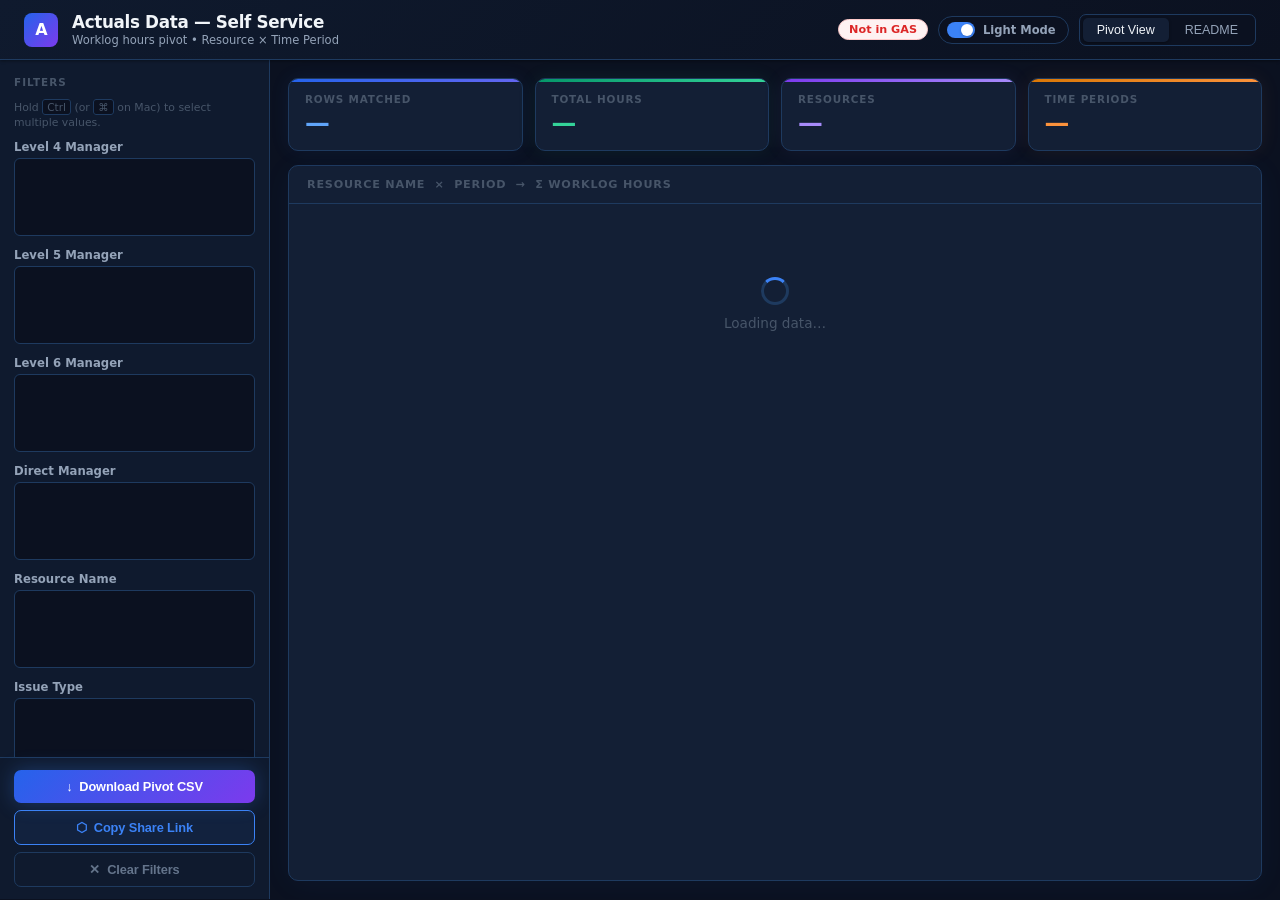
==== apps-script/index.html @ 55eca4b4 "Add apps-script source files to repo Co-Authored-By: Claude Sonnet 4.6 <noreply@anthropic.com>" ====
<!DOCTYPE html>
<html lang="en" data-theme="dark">
<head>
    <meta charset="UTF-8">
    <meta name="viewport" content="width=device-width, initial-scale=1.0">
    <title>Actuals Data - Self Service</title>
    <style>
        /* ── CSS Variables ─────────────────────────────────────────── */
        :root {
            --bg:           #f8fafc;
            --bg-card:      #ffffff;
            --bg-sidebar:   #ffffff;
            --bg-input:     #f1f5f9;
            --bg-header:    #ffffff;
            --bg-table-hd:  #f8fafc;
            --bg-total:     #f1f5f9;
            --bg-sticky:    #ffffff;
            --border:       #e2e8f0;
            --border-input: #cbd5e1;
            --text:         #0f172a;
            --text-2:       #475569;
            --text-3:       #94a3b8;
            --text-th:      #64748b;
            --text-td:      #334155;
            --accent:       #2563eb;
            --accent-light: #eff6ff;
            --accent-2:     #7c3aed;
            --stat-blue:    #2563eb;
            --stat-green:   #059669;
            --stat-purple:  #7c3aed;
            --stat-orange:  #d97706;
            --zero:         #e2e8f0;
            --hover-row:    rgba(37,99,235,0.04);
            --shadow:       0 1px 3px rgba(0,0,0,0.08), 0 1px 2px rgba(0,0,0,0.04);
            --shadow-lg:    0 4px 16px rgba(0,0,0,0.08);
            --btn-ghost-bg: #f1f5f9;
            --btn-ghost-c:  #475569;
            --scrollbar:    #cbd5e1;
        }

        [data-theme="dark"] {
            --bg:           #0b1120;
            --bg-card:      #131f35;
            --bg-sidebar:   #0f1a2e;
            --bg-input:     #0b1120;
            --bg-header:    #0f1a2e;
            --bg-table-hd:  #090e1c;
            --bg-total:     #090e1c;
            --bg-sticky:    #131f35;
            --border:       #1e3a5f;
            --border-input: #1e3a5f;
            --text:         #f1f5f9;
            --text-2:       #94a3b8;
            --text-3:       #475569;
            --text-th:      #60a5fa;
            --text-td:      #cbd5e1;
            --accent:       #3b82f6;
            --accent-light: rgba(59,130,246,0.08);
            --accent-2:     #8b5cf6;
            --stat-blue:    #60a5fa;
            --stat-green:   #34d399;
            --stat-purple:  #a78bfa;
            --stat-orange:  #fb923c;
            --zero:         #1e3a5f;
            --hover-row:    rgba(59,130,246,0.07);
            --shadow:       0 1px 3px rgba(0,0,0,0.4);
            --shadow-lg:    0 4px 24px rgba(0,0,0,0.5);
            --btn-ghost-bg: #0f1a2e;
            --btn-ghost-c:  #64748b;
            --scrollbar:    #1e3a5f;
        }

        /* ── Reset & Base ───────────────────────────────────────────── */
        * { box-sizing: border-box; margin: 0; padding: 0; }

        body {
            font-family: 'Segoe UI', system-ui, -apple-system, sans-serif;
            background: var(--bg);
            color: var(--text);
            min-height: 100vh;
            transition: background 0.25s, color 0.25s;
        }

        /* ── Header ─────────────────────────────────────────────────── */
        header {
            background: var(--bg-header);
            border-bottom: 1px solid var(--border);
            padding: 12px 24px;
            display: flex;
            align-items: center;
            gap: 14px;
            box-shadow: var(--shadow);
            position: relative;
            z-index: 10;
        }

        .header-logo {
            width: 34px; height: 34px;
            background: linear-gradient(135deg, #2563eb 0%, #7c3aed 100%);
            border-radius: 8px;
            display: flex; align-items: center; justify-content: center;
            color: white;
            font-size: 16px;
            font-weight: 800;
            flex-shrink: 0;
            letter-spacing: -1px;
        }

        header h1 {
            font-size: 1.05rem;
            font-weight: 700;
            color: var(--text);
            letter-spacing: -0.02em;
        }

        .header-sub {
            font-size: 0.72rem;
            color: var(--text-2);
            margin-top: 1px;
        }

        .header-right {
            margin-left: auto;
            display: flex;
            gap: 10px;
            align-items: center;
        }

        /* Dark mode toggle */
        .dark-toggle {
            display: flex;
            align-items: center;
            gap: 8px;
            background: var(--bg-input);
            border: 1px solid var(--border);
            border-radius: 20px;
            padding: 5px 12px 5px 8px;
            cursor: pointer;
            transition: all 0.2s;
            font-size: 0.72rem;
            font-weight: 600;
            color: var(--text-2);
            user-select: none;
        }

        .dark-toggle:hover { border-color: var(--accent); color: var(--accent); }

        .toggle-track {
            width: 28px; height: 16px;
            background: var(--border);
            border-radius: 8px;
            position: relative;
            transition: background 0.2s;
            flex-shrink: 0;
        }

        [data-theme="dark"] .toggle-track {
            background: var(--accent);
        }

        .toggle-thumb {
            width: 12px; height: 12px;
            background: white;
            border-radius: 50%;
            position: absolute;
            top: 2px; left: 2px;
            transition: transform 0.2s;
            box-shadow: 0 1px 3px rgba(0,0,0,0.2);
        }

        [data-theme="dark"] .toggle-thumb { transform: translateX(12px); }

        /* Tabs */
        .tabs {
            display: flex;
            gap: 2px;
            background: var(--bg-input);
            border-radius: 7px;
            padding: 3px;
            border: 1px solid var(--border);
        }

        .tab {
            padding: 5px 14px;
            border-radius: 5px;
            font-size: 0.78rem;
            font-weight: 500;
            cursor: pointer;
            color: var(--text-2);
            border: none;
            background: transparent;
            transition: all 0.15s;
        }

        .tab.active {
            background: var(--bg-card);
            color: var(--text);
            box-shadow: var(--shadow);
        }

        /* Status badge */
        .badge {
            padding: 3px 10px;
            border-radius: 20px;
            font-size: 0.7rem;
            font-weight: 700;
            border: 1px solid var(--border);
            background: var(--bg-input);
            color: var(--text-2);
        }

        .badge.ok {
            background: #f0fdf4;
            color: #15803d;
            border-color: #bbf7d0;
        }

        [data-theme="dark"] .badge.ok {
            background: #052e16;
            color: #4ade80;
            border-color: #14532d;
        }

        .badge.err {
            background: #fef2f2;
            color: #dc2626;
            border-color: #fecaca;
        }

        /* ── Layout ──────────────────────────────────────────────────── */
        .layout {
            display: grid;
            grid-template-columns: 270px 1fr;
            height: calc(100vh - 61px);
        }

        /* ── Sidebar ─────────────────────────────────────────────────── */
        .sidebar {
            background: var(--bg-sidebar);
            border-right: 1px solid var(--border);
            display: flex;
            flex-direction: column;
            overflow: hidden;
            transition: background 0.25s, border-color 0.25s;
        }

        .sidebar-scroll {
            flex: 1;
            overflow-y: auto;
            padding: 16px 14px;
        }

        .sidebar-scroll::-webkit-scrollbar { width: 4px; }
        .sidebar-scroll::-webkit-scrollbar-track { background: transparent; }
        .sidebar-scroll::-webkit-scrollbar-thumb { background: var(--scrollbar); border-radius: 2px; }

        .section-label {
            font-size: 0.65rem;
            text-transform: uppercase;
            letter-spacing: 0.1em;
            color: var(--text-3);
            margin-bottom: 12px;
            font-weight: 700;
        }

        .filter-group {
            margin-bottom: 12px;
        }

        .filter-group label {
            display: block;
            font-size: 0.73rem;
            color: var(--text-2);
            margin-bottom: 4px;
            font-weight: 600;
        }

        .filter-group select {
            width: 100%;
            background: var(--bg-input);
            border: 1px solid var(--border-input);
            color: var(--text);
            border-radius: 6px;
            padding: 4px 6px;
            font-size: 0.77rem;
            height: 78px;
            transition: border-color 0.15s, background 0.25s;
        }

        .filter-group select:focus { outline: none; border-color: var(--accent); }

        [data-theme="dark"] .filter-group select option:checked { background: #1d4ed8; }
        [data-theme="light"] .filter-group select option:checked { background: #bfdbfe; }

        .filter-row {
            display: grid;
            grid-template-columns: 1fr 1fr;
            gap: 8px;
            margin-bottom: 12px;
        }

        .filter-row .filter-group { margin-bottom: 0; }

        .filter-row input {
            width: 100%;
            background: var(--bg-input);
            border: 1px solid var(--border-input);
            color: var(--text);
            border-radius: 6px;
            padding: 7px 8px;
            font-size: 0.77rem;
            transition: border-color 0.15s;
        }

        .filter-row input:focus { outline: none; border-color: var(--accent); }
        .filter-row input::placeholder { color: var(--text-3); }

        .divider { border: none; border-top: 1px solid var(--border); margin: 14px 0; }

        .sidebar-actions {
            padding: 12px 14px;
            border-top: 1px solid var(--border);
            display: flex;
            flex-direction: column;
            gap: 7px;
        }

        /* Buttons */
        .btn {
            padding: 9px 14px;
            border: none;
            border-radius: 7px;
            font-size: 0.8rem;
            font-weight: 600;
            cursor: pointer;
            transition: all 0.15s;
            width: 100%;
            text-align: center;
            letter-spacing: -0.01em;
        }

        .btn-primary {
            background: linear-gradient(135deg, #2563eb 0%, #7c3aed 100%);
            color: white;
            box-shadow: 0 2px 8px rgba(37,99,235,0.25);
        }

        .btn-primary:hover {
            box-shadow: 0 4px 14px rgba(37,99,235,0.4);
            transform: translateY(-1px);
        }

        .btn-secondary {
            background: var(--accent-light);
            color: var(--accent);
            border: 1px solid var(--accent);
        }

        .btn-secondary:hover { opacity: 0.85; }

        .btn-ghost {
            background: var(--btn-ghost-bg);
            color: var(--btn-ghost-c);
            border: 1px solid var(--border);
        }

        .btn-ghost:hover { border-color: var(--border-input); color: var(--text-2); }

        .share-link-box {
            background: var(--bg-input);
            border: 1px solid var(--border);
            border-radius: 6px;
            padding: 8px 10px;
            font-size: 0.7rem;
            color: var(--accent);
            cursor: pointer;
            word-break: break-all;
            line-height: 1.5;
            display: none;
            transition: border-color 0.15s;
        }

        .share-link-box:hover { border-color: var(--accent); }

        /* ── Main ────────────────────────────────────────────────────── */
        .main {
            background: var(--bg);
            overflow: hidden;
            display: flex;
            flex-direction: column;
            transition: background 0.25s;
        }

        #pivot-view {
            display: flex;
            flex-direction: column;
            height: 100%;
            padding: 18px;
            gap: 14px;
            overflow: hidden;
        }

        /* Stat cards */
        .stats-bar {
            display: grid;
            grid-template-columns: repeat(4, 1fr);
            gap: 12px;
            flex-shrink: 0;
        }

        .stat-card {
            background: var(--bg-card);
            border: 1px solid var(--border);
            border-radius: 10px;
            padding: 14px 16px;
            position: relative;
            overflow: hidden;
            box-shadow: var(--shadow);
            transition: background 0.25s, border-color 0.25s;
        }

        .stat-card::after {
            content: '';
            position: absolute;
            top: 0; left: 0; right: 0;
            height: 3px;
            border-radius: 10px 10px 0 0;
        }

        .stat-card.blue::after  { background: linear-gradient(90deg, #2563eb, #6366f1); }
        .stat-card.green::after { background: linear-gradient(90deg, #059669, #34d399); }
        .stat-card.purple::after{ background: linear-gradient(90deg, #7c3aed, #a78bfa); }
        .stat-card.orange::after{ background: linear-gradient(90deg, #d97706, #fb923c); }

        .stat-label {
            font-size: 0.65rem;
            text-transform: uppercase;
            letter-spacing: 0.08em;
            color: var(--text-3);
            margin-bottom: 6px;
            font-weight: 700;
        }

        .stat-value {
            font-size: 1.55rem;
            font-weight: 800;
            line-height: 1;
            font-variant-numeric: tabular-nums;
        }

        .stat-card.blue .stat-value   { color: var(--stat-blue); }
        .stat-card.green .stat-value  { color: var(--stat-green); }
        .stat-card.purple .stat-value { color: var(--stat-purple); }
        .stat-card.orange .stat-value { color: var(--stat-orange); }

        /* Dark mode glow effect on stat cards */
        [data-theme="dark"] .stat-card.blue   { box-shadow: 0 0 20px rgba(59,130,246,0.08); }
        [data-theme="dark"] .stat-card.green  { box-shadow: 0 0 20px rgba(52,211,153,0.08); }
        [data-theme="dark"] .stat-card.purple { box-shadow: 0 0 20px rgba(167,139,250,0.08); }
        [data-theme="dark"] .stat-card.orange { box-shadow: 0 0 20px rgba(251,146,60,0.08); }

        /* Pivot container */
        .pivot-container {
            background: var(--bg-card);
            border: 1px solid var(--border);
            border-radius: 10px;
            display: flex;
            flex-direction: column;
            min-height: 0;
            flex: 1;
            box-shadow: var(--shadow-lg);
            overflow: hidden;
            transition: background 0.25s, border-color 0.25s;
        }

        .pivot-header {
            display: flex;
            justify-content: space-between;
            align-items: center;
            padding: 12px 18px;
            border-bottom: 1px solid var(--border);
            flex-shrink: 0;
        }

        .pivot-title {
            font-size: 0.7rem;
            text-transform: uppercase;
            letter-spacing: 0.07em;
            color: var(--text-3);
            font-weight: 700;
        }

        .pivot-scroll {
            overflow: auto;
            flex: 1;
        }

        .pivot-scroll::-webkit-scrollbar { width: 6px; height: 6px; }
        .pivot-scroll::-webkit-scrollbar-track { background: var(--bg); }
        .pivot-scroll::-webkit-scrollbar-thumb { background: var(--scrollbar); border-radius: 3px; }

        /* Table */
        table {
            width: 100%;
            border-collapse: collapse;
            font-size: 0.78rem;
        }

        thead th {
            background: var(--bg-table-hd);
            color: var(--text-th);
            padding: 9px 12px;
            text-align: right;
            font-weight: 700;
            position: sticky;
            top: 0;
            z-index: 2;
            white-space: nowrap;
            border-bottom: 2px solid var(--border);
            font-size: 0.7rem;
            text-transform: uppercase;
            letter-spacing: 0.04em;
            transition: background 0.25s;
        }

        thead th:first-child {
            text-align: left;
            left: 0;
            z-index: 3;
            min-width: 180px;
        }

        thead th.total-head { color: var(--accent); }

        tbody tr { transition: background 0.08s; }
        tbody tr:hover td { background: var(--hover-row); }

        tbody td {
            padding: 8px 12px;
            border-bottom: 1px solid var(--border);
            color: var(--text-td);
            text-align: right;
            font-variant-numeric: tabular-nums;
            transition: background 0.08s;
        }

        tbody td:first-child {
            text-align: left;
            color: var(--text);
            font-weight: 500;
            position: sticky;
            left: 0;
            background: var(--bg-sticky);
            z-index: 1;
            white-space: nowrap;
            max-width: 220px;
            overflow: hidden;
            text-overflow: ellipsis;
            transition: background 0.25s;
        }

        tbody tr:hover td:first-child { background: var(--hover-row); }

        .total-row td {
            background: var(--bg-total) !important;
            color: var(--text) !important;
            font-weight: 700;
            border-top: 2px solid var(--border);
            border-bottom: none;
        }

        .total-row td:first-child {
            background: var(--bg-total) !important;
            color: var(--text-2) !important;
        }

        .col-total { color: var(--accent) !important; font-weight: 700; }

        .zero { color: var(--zero) !important; }

        /* Loading / empty states */
        .empty-state, .loading {
            display: flex;
            flex-direction: column;
            align-items: center;
            justify-content: center;
            height: 100%;
            min-height: 200px;
            gap: 10px;
        }

        .empty-icon { font-size: 2rem; }

        .empty-state p, .loading span {
            font-size: 0.85rem;
            color: var(--text-3);
        }

        .spinner {
            width: 28px; height: 28px;
            border: 3px solid var(--border);
            border-top-color: var(--accent);
            border-radius: 50%;
            animation: spin 0.7s linear infinite;
        }

        @keyframes spin { to { transform: rotate(360deg); } }

        /* README */
        #readme-view {
            padding: 24px;
            overflow-y: auto;
            height: 100%;
        }

        .readme-card {
            background: var(--bg-card);
            border: 1px solid var(--border);
            border-radius: 10px;
            padding: 24px;
            max-width: 660px;
            box-shadow: var(--shadow);
        }

        .readme-card h2 {
            font-size: 0.8rem;
            color: var(--text-2);
            margin-bottom: 16px;
            font-weight: 700;
            text-transform: uppercase;
            letter-spacing: 0.07em;
        }

        .readme-list { list-style: none; display: flex; flex-direction: column; gap: 8px; }

        .readme-list li {
            background: var(--bg-input);
            border: 1px solid var(--border);
            border-radius: 6px;
            padding: 10px 14px 10px 34px;
            font-size: 0.82rem;
            color: var(--text-2);
            position: relative;
            line-height: 1.5;
        }

        .readme-list li::before {
            content: '›';
            position: absolute;
            left: 13px;
            color: var(--accent);
            font-weight: 700;
            font-size: 1rem;
        }

        /* Dark mode special effects */
        [data-theme="dark"] header {
            background: linear-gradient(135deg, #0f1a2e 0%, #0b1120 100%);
        }

        [data-theme="dark"] .pivot-container {
            box-shadow: 0 4px 32px rgba(59,130,246,0.05);
        }

        [data-theme="dark"] thead th {
            border-bottom-color: #1e3a5f;
        }

        [data-theme="dark"] .btn-primary {
            box-shadow: 0 0 20px rgba(59,130,246,0.3);
        }

        [data-theme="dark"] .btn-primary:hover {
            box-shadow: 0 0 30px rgba(59,130,246,0.5);
        }
    </style>
</head>
<body>

<header>
    <div class="header-logo">A</div>
    <div>
        <h1>Actuals Data &mdash; Self Service</h1>
        <div class="header-sub">Worklog hours pivot &bull; Resource &times; Time Period</div>
    </div>
    <div class="header-right">
        <span id="loadBadge" class="badge">Loading…</span>
        <div class="dark-toggle" onclick="toggleDark()" title="Toggle dark mode">
            <div class="toggle-track"><div class="toggle-thumb"></div></div>
            <span id="darkLabel">Light Mode</span>
        </div>
        <div class="tabs">
            <button class="tab active" onclick="showView('pivot')">Pivot View</button>
            <button class="tab" onclick="showView('readme')">README</button>
        </div>
    </div>
</header>

<div class="layout">

    <!-- Sidebar -->
    <div class="sidebar">
        <div class="sidebar-scroll">
            <div class="section-label">Filters</div>
            <div style="font-size:0.68rem;color:var(--text-3);margin-bottom:10px;line-height:1.4;">
                Hold <kbd style="font-family:inherit;background:var(--bg-input);border:1px solid var(--border);border-radius:3px;padding:1px 4px;font-size:0.66rem;">Ctrl</kbd>
                (or <kbd style="font-family:inherit;background:var(--bg-input);border:1px solid var(--border);border-radius:3px;padding:1px 4px;font-size:0.66rem;">⌘</kbd> on Mac)
                to select multiple values.
            </div>

            <div class="filter-group">
                <label>Level 4 Manager</label>
                <select id="level4" multiple onchange="updatePivot()"></select>
            </div>
            <div class="filter-group">
                <label>Level 5 Manager</label>
                <select id="level5" multiple onchange="updatePivot()"></select>
            </div>
            <div class="filter-group">
                <label>Level 6 Manager</label>
                <select id="level6" multiple onchange="updatePivot()"></select>
            </div>
            <div class="filter-group">
                <label>Direct Manager</label>
                <select id="dm" multiple onchange="updatePivot()"></select>
            </div>
            <div class="filter-group">
                <label>Resource Name</label>
                <select id="resource" multiple onchange="updatePivot()"></select>
            </div>
            <div class="filter-group">
                <label>Issue Type</label>
                <select id="issueType" multiple onchange="updatePivot()"></select>
            </div>
            <div class="filter-group">
                <label>Month</label>
                <select id="month" multiple onchange="updatePivot()"></select>
            </div>
            <div class="filter-group">
                <label>Year</label>
                <select id="year" multiple onchange="updatePivot()"></select>
            </div>

            <hr class="divider">

            <div class="filter-row">
                <div class="filter-group">
                    <label>Min Hours</label>
                    <input type="number" id="minHours" min="0" step="0.5" placeholder="0" oninput="updatePivot()">
                </div>
                <div class="filter-group">
                    <label>Max Hours</label>
                    <input type="number" id="maxHours" min="0" step="0.5" placeholder="∞" oninput="updatePivot()">
                </div>
            </div>

            <hr class="divider">

            <div class="section-label">Report Options</div>
            <div class="filter-group">
                <label>Group rows by</label>
                <select id="rowDim" onchange="updateExtraColsOptions(); updatePivot();" style="height:auto;">
                    <option value="Resource Name">Resource Name</option>
                    <option value="Direct Manager">Direct Manager</option>
                    <option value="Level 4 Mgr">Level 4 Manager</option>
                    <option value="Level 5 Mgr">Level 5 Manager</option>
                    <option value="Level 6 Mgr">Level 6 Manager</option>
                    <option value="Issue Type">Issue Type</option>
                </select>
            </div>
            <div class="filter-group">
                <label>Additional columns</label>
                <select id="extraCols" multiple onchange="updatePivot()"></select>
            </div>
        </div>

        <div class="sidebar-actions">
            <button class="btn btn-primary" onclick="downloadCsv()">↓ &nbsp;Download Pivot CSV</button>
            <button class="btn btn-secondary" onclick="generateLink()">⬡ &nbsp;Copy Share Link</button>
            <button class="btn btn-ghost" onclick="clearFilters()">✕ &nbsp;Clear Filters</button>
            <div id="shareLinkBox" class="share-link-box" onclick="copyLink()"></div>
        </div>
    </div>

    <!-- Main -->
    <div class="main">

        <div id="pivot-view">
            <div class="stats-bar">
                <div class="stat-card blue">
                    <div class="stat-label">Rows Matched</div>
                    <div class="stat-value" id="statRows">—</div>
                </div>
                <div class="stat-card green">
                    <div class="stat-label">Total Hours</div>
                    <div class="stat-value" id="statHours">—</div>
                </div>
                <div class="stat-card purple">
                    <div class="stat-label" id="statRowsLabel">Resources</div>
                    <div class="stat-value" id="statResources">—</div>
                </div>
                <div class="stat-card orange">
                    <div class="stat-label">Time Periods</div>
                    <div class="stat-value" id="statPeriods">—</div>
                </div>
            </div>

            <div class="pivot-container">
                <div class="pivot-header">
                    <div class="pivot-title" id="pivotTitle">Resource Name &nbsp;×&nbsp; Period &nbsp;→&nbsp; Σ Worklog Hours</div>
                </div>
                <div class="pivot-scroll">
                    <div id="pivotTable">
                        <div class="loading">
                            <div class="spinner"></div>
                            <span>Loading data…</span>
                        </div>
                    </div>
                </div>
            </div>
        </div>

        <div id="readme-view" style="display:none;">
            <div class="readme-card">
                <h2>Data Caveats &amp; Nuances</h2>
                <ul class="readme-list">
                    <li>Data is dummy and for testing purposes only.</li>
                    <li>Worklog hours may not reflect actual time spent due to rounding.</li>
                    <li>Some entries may have missing roadmap mappings (orphans).</li>
                    <li>Hierarchy levels are simulated and may not match real organizational structure.</li>
                    <li>Issue keys are randomly generated and may not correspond to real tickets.</li>
                    <li>Account keys follow a specific format but are fictional.</li>
                    <li>Data covers 2024–2026 with weighted distribution towards recent periods.</li>
                    <li>The pivot groups by Resource Name and sums Worklog Hours per month/year column.</li>
                    <li>Downloading exports the pivot as displayed, including row and grand totals.</li>
                    <li>Hold Ctrl (or Cmd) to select multiple values in any filter list.</li>
                </ul>
            </div>
        </div>

    </div>
</div>

<script>
const MONTHS = ['January','February','March','April','May','June','July','August','September','October','November','December'];
const IN_GAS = typeof google !== 'undefined' && google.script && google.script.run;

const ALL_DIMS = [
    { value: 'Level 4 Mgr',   label: 'Level 4 Manager' },
    { value: 'Level 5 Mgr',   label: 'Level 5 Manager' },
    { value: 'Level 6 Mgr',   label: 'Level 6 Manager' },
    { value: 'Direct Manager', label: 'Direct Manager' },
    { value: 'Resource Name',  label: 'Resource Name' },
    { value: 'Issue Type',     label: 'Issue Type' },
];

function updateExtraColsOptions() {
    const rowDim = getRowDim();
    const sel    = document.getElementById('extraCols');
    const prev   = [...sel.selectedOptions].map(o => o.value);
    sel.innerHTML = ALL_DIMS
        .filter(d => d.value !== rowDim)
        .map(d => `<option value="${esc(d.value)}"${prev.includes(d.value) ? ' selected' : ''}>${esc(d.label)}</option>`)
        .join('');
}

let allData      = [];
let filteredData = [];
let filterDebounce = null;

function logEvent(action) {
    if (!IN_GAS) return;
    google.script.run.logAnalytics(action);
}

// ── Dark mode ─────────────────────────────────────────────────────────────────
function toggleDark() {
    const html = document.documentElement;
    const dark = html.getAttribute('data-theme') === 'dark';
    html.setAttribute('data-theme', dark ? 'light' : 'dark');
    document.getElementById('darkLabel').textContent = dark ? 'Dark Mode' : 'Light Mode';
    try { localStorage.setItem('theme', dark ? 'light' : 'dark'); } catch(e) {}
}

(function() {
    try {
        const saved = localStorage.getItem('theme');
        if (saved === 'light') {
            document.documentElement.setAttribute('data-theme', 'light');
        }
        // else: dark is already set on the html element by default
    } catch(e) {}
})();

// ── Bootstrap — data loaded async via google.script.run ──────────────────────
document.addEventListener('DOMContentLoaded', function () {
    if (!IN_GAS) {
        document.getElementById('loadBadge').textContent = 'Not in GAS';
        document.getElementById('loadBadge').className = 'badge err';
        return;
    }

    google.script.run
        .withSuccessHandler(function (result) {
            try {
                // Server returns compact array-of-arrays; reconstruct objects
                const headers = result.headers;
                allData = result.rows.map(function (arr) {
                    const obj = {};
                    headers.forEach(function (h, i) { obj[h] = arr[i]; });
                    return obj;
                });
                populateFilters();
                updateExtraColsOptions();
                loadUrlParams();
                updatePivot();
                const badge = document.getElementById('loadBadge');
                badge.textContent = allData.length.toLocaleString() + ' rows loaded';
                badge.className = 'badge ok';
                logEvent('page_load');
            } catch (e) {
                document.getElementById('loadBadge').textContent = 'Load error';
                document.getElementById('loadBadge').className = 'badge err';
                document.getElementById('pivotTable').innerHTML =
                    '<div class="empty-state"><div class="empty-icon">⚠️</div>' +
                    '<p>Error processing data: ' + e.message + '</p></div>';
                console.error(e);
            }
        })
        .withFailureHandler(function (e) {
            document.getElementById('loadBadge').textContent = 'Load error';
            document.getElementById('loadBadge').className = 'badge err';
            document.getElementById('pivotTable').innerHTML =
                '<div class="empty-state"><div class="empty-icon">⚠️</div>' +
                '<p>' + (e.message || 'Failed to load data') + '</p>' +
                '<p style="font-size:0.75rem;margin-top:8px;color:var(--text-3)">Open the Script Editor and run <strong>testDataAccess()</strong> to verify permissions.</p></div>';
            console.error(e);
        })
        .getActualsData();
});

// ── Filters ───────────────────────────────────────────────────────────────────
function populateFilters() {
    const uniq = {
        'Level 4 Mgr': new Set(), 'Level 5 Mgr': new Set(), 'Level 6 Mgr': new Set(),
        'Direct Manager': new Set(), 'Resource Name': new Set(),
        'Issue Type': new Set(), 'Month of Worklog': new Set(), 'Year of Worklog': new Set()
    };
    allData.forEach(row => Object.keys(uniq).forEach(k => { if (row[k]) uniq[k].add(row[k]); }));

    fillSelect('level4',    [...uniq['Level 4 Mgr']].sort());
    fillSelect('level5',    [...uniq['Level 5 Mgr']].sort());
    fillSelect('level6',    [...uniq['Level 6 Mgr']].sort());
    fillSelect('dm',        [...uniq['Direct Manager']].sort());
    fillSelect('resource',  [...uniq['Resource Name']].sort());
    fillSelect('issueType', [...uniq['Issue Type']].sort());
    fillSelect('month',     [...uniq['Month of Worklog']].sort((a, b) => MONTHS.indexOf(a) - MONTHS.indexOf(b)));
    fillSelect('year',      [...uniq['Year of Worklog']].sort());
}

function fillSelect(id, opts) {
    document.getElementById(id).innerHTML = opts.map(o => `<option value="${esc(o)}">${esc(o)}</option>`).join('');
}

function getSelected(id) {
    return [...document.getElementById(id).selectedOptions].map(o => o.value);
}

function getFilters() {
    return {
        'Level 4 Mgr':      getSelected('level4'),
        'Level 5 Mgr':      getSelected('level5'),
        'Level 6 Mgr':      getSelected('level6'),
        'Direct Manager':   getSelected('dm'),
        'Resource Name':    getSelected('resource'),
        'Issue Type':       getSelected('issueType'),
        'Month of Worklog': getSelected('month'),
        'Year of Worklog':  getSelected('year'),
        minHours: parseFloat(document.getElementById('minHours').value) || 0,
        maxHours: parseFloat(document.getElementById('maxHours').value) || Infinity
    };
}

function filterData(f) {
    return allData.filter(row => {
        const h = parseFloat(row['Worklog Hours']) || 0;
        return (
            (!f['Level 4 Mgr'].length    || f['Level 4 Mgr'].includes(row['Level 4 Mgr'])) &&
            (!f['Level 5 Mgr'].length    || f['Level 5 Mgr'].includes(row['Level 5 Mgr'])) &&
            (!f['Level 6 Mgr'].length    || f['Level 6 Mgr'].includes(row['Level 6 Mgr'])) &&
            (!f['Direct Manager'].length || f['Direct Manager'].includes(row['Direct Manager'])) &&
            (!f['Resource Name'].length  || f['Resource Name'].includes(row['Resource Name'])) &&
            (!f['Issue Type'].length     || f['Issue Type'].includes(row['Issue Type'])) &&
            (!f['Month of Worklog'].length || f['Month of Worklog'].includes(row['Month of Worklog'])) &&
            (!f['Year of Worklog'].length  || f['Year of Worklog'].includes(row['Year of Worklog'])) &&
            h >= f.minHours && h <= f.maxHours
        );
    });
}

// ── Pivot ─────────────────────────────────────────────────────────────────────
function updatePivot() {
    if (!allData.length) return;
    filteredData = filterData(getFilters());
    renderPivot(filteredData);
    clearTimeout(filterDebounce);
    filterDebounce = setTimeout(() => logEvent('filter_changed'), 2000);
}

function getRowDim() {
    const el = document.getElementById('rowDim');
    return el ? el.value : 'Resource Name';
}

function buildPivot(rows) {
    const rowDim    = getRowDim();
    const extraCols = [...document.getElementById('extraCols').selectedOptions].map(o => o.value);
    const periodMap = {};
    const matrix    = {};
    const extraMap  = {}; // rowKey → { colName: firstSeenValue }

    rows.forEach(row => {
        const res   = row[rowDim];
        const mIdx  = MONTHS.indexOf(row['Month of Worklog']);
        const yr    = row['Year of Worklog'];
        const hours = parseFloat(row['Worklog Hours']) || 0;
        if (!res || mIdx === -1 || !yr) return;

        const sortKey = yr + '-' + String(mIdx + 1).padStart(2, '0');
        periodMap[sortKey] = MONTHS[mIdx].slice(0, 3) + ' ' + yr;

        if (!matrix[res]) matrix[res] = {};
        matrix[res][sortKey] = (matrix[res][sortKey] || 0) + hours;

        if (!extraMap[res]) {
            extraMap[res] = {};
            extraCols.forEach(col => { extraMap[res][col] = row[col] || ''; });
        }
    });

    const periods   = Object.keys(periodMap).sort();
    const resources = Object.keys(matrix).sort();
    return { periods, periodMap, matrix, resources, rowDim, extraCols, extraMap };
}

function renderPivot(rows) {
    const rowDim          = getRowDim();
    const totalHours      = rows.reduce((s, r) => s + (parseFloat(r['Worklog Hours']) || 0), 0);
    const uniqueRowVals   = new Set(rows.map(r => r[rowDim])).size;
    const { periods, periodMap, matrix, resources, extraCols, extraMap } = buildPivot(rows);

    document.getElementById('statRows').textContent      = rows.length.toLocaleString();
    document.getElementById('statHours').textContent     = fmt(totalHours);
    document.getElementById('statResources').textContent = uniqueRowVals.toLocaleString();
    document.getElementById('statPeriods').textContent   = periods.length.toLocaleString();
    document.getElementById('statRowsLabel').textContent = rowDim;
    document.getElementById('pivotTitle').innerHTML      = esc(rowDim) + ' &nbsp;×&nbsp; Period &nbsp;→&nbsp; Σ Worklog Hours';

    const el = document.getElementById('pivotTable');

    if (!rows.length) {
        el.innerHTML = `<div class="empty-state"><div class="empty-icon">◇</div><p>No data matches the current filters.</p></div>`;
        return;
    }

    // Build header: rowDim + extra cols + time periods + total
    const dimLabel = { 'Level 4 Mgr': 'L4 Mgr', 'Level 5 Mgr': 'L5 Mgr', 'Level 6 Mgr': 'L6 Mgr',
                       'Direct Manager': 'DM', 'Resource Name': 'Resource', 'Issue Type': 'Issue Type' };
    let html = '<table><thead><tr><th>' + esc(rowDim) + '</th>';
    extraCols.forEach(col => { html += `<th>${esc(dimLabel[col] || col)}</th>`; });
    periods.forEach(p => { html += `<th>${esc(periodMap[p])}</th>`; });
    html += '<th class="total-head">Total</th></tr></thead><tbody>';

    resources.forEach(res => {
        const rowTotal = periods.reduce((s, p) => s + (matrix[res][p] || 0), 0);
        html += `<tr><td title="${esc(res)}">${esc(res)}</td>`;
        extraCols.forEach(col => { html += `<td style="color:var(--text-2)">${esc((extraMap[res] || {})[col] || '')}</td>`; });
        periods.forEach(p => {
            const v = matrix[res][p] || 0;
            html += `<td>${v === 0 ? '<span class="zero">—</span>' : fmt(v)}</td>`;
        });
        html += `<td class="col-total">${fmt(rowTotal)}</td></tr>`;
    });

    const grandTotals = periods.map(p => resources.reduce((s, r) => s + (matrix[r][p] || 0), 0));
    html += '<tr class="total-row"><td>Grand Total</td>';
    grandTotals.forEach(t => { html += `<td>${fmt(t)}</td>`; });
    html += `<td class="col-total">${fmt(totalHours)}</td></tr>`;
    html += '</tbody></table>';

    el.innerHTML = html;
}

// ── Download ──────────────────────────────────────────────────────────────────
function downloadCsv() {
    if (!filteredData.length) { alert('No data to download — adjust your filters.'); return; }
    logEvent('download_csv');
    const { periods, periodMap, matrix, resources, rowDim, extraCols, extraMap } = buildPivot(filteredData);
    const csvRows = [[rowDim, ...extraCols, ...periods.map(p => periodMap[p]), 'Total']];
    resources.forEach(res => {
        const rowTotal  = periods.reduce((s, p) => s + (matrix[res][p] || 0), 0);
        const extraVals = extraCols.map(col => (extraMap[res] || {})[col] || '');
        csvRows.push([res, ...extraVals, ...periods.map(p => round(matrix[res][p] || 0)), round(rowTotal)]);
    });
    const grandTotals = periods.map(p => resources.reduce((s, r) => s + (matrix[r][p] || 0), 0));
    csvRows.push(['Grand Total', ...grandTotals.map(round), round(grandTotals.reduce((a, b) => a + b, 0))]);

    const csv  = csvRows.map(r => r.map(c => `"${c}"`).join(',')).join('\n');
    const blob = new Blob([csv], { type: 'text/csv;charset=utf-8;' });
    const a    = document.createElement('a');
    a.href     = URL.createObjectURL(blob);
    a.download = 'actuals_pivot_' + rowDim.toLowerCase().replace(/\s+/g, '_') + '.csv';
    a.click();
}

// ── Share link ────────────────────────────────────────────────────────────────
function generateLink() {
    const params = new URLSearchParams();
    ['level4','level5','level6','dm','resource','issueType','month','year'].forEach(id => {
        const v = getSelected(id);
        if (v.length) params.set(id, v.join(','));
    });
    const rowDim   = document.getElementById('rowDim').value;
    if (rowDim !== 'Resource Name') params.set('rowDim', rowDim);
    const extraV = [...document.getElementById('extraCols').selectedOptions].map(o => o.value);
    if (extraV.length) params.set('extraCols', extraV.join(','));
    const min = document.getElementById('minHours').value;
    const max = document.getElementById('maxHours').value;
    if (min) params.set('minHours', min);
    if (max) params.set('maxHours', max);

    const url = window.location.href.split('?')[0] + (params.toString() ? '?' + params : '');
    const box = document.getElementById('shareLinkBox');
    box.textContent = url;
    box.style.display = 'block';
    navigator.clipboard.writeText(url).catch(() => {});
    logEvent('share_link');
}

function copyLink() {
    const box  = document.getElementById('shareLinkBox');
    const orig = box.textContent;
    navigator.clipboard.writeText(orig).then(() => {
        box.textContent = '✓ Copied to clipboard!';
        setTimeout(() => { box.textContent = orig; }, 1800);
    });
}

function loadUrlParams() {
    const params = new URLSearchParams(window.location.search);
    ['level4','level5','level6','dm','resource','issueType','month','year'].forEach(id => {
        const v = params.get(id);
        if (!v) return;
        const sel = document.getElementById(id);
        v.split(',').forEach(val => {
            const opt = [...sel.options].find(o => o.value === val);
            if (opt) opt.selected = true;
        });
    });
    if (params.get('minHours')) document.getElementById('minHours').value = params.get('minHours');
    if (params.get('maxHours')) document.getElementById('maxHours').value = params.get('maxHours');
    if (params.get('rowDim')) {
        const sel = document.getElementById('rowDim');
        const opt = [...sel.options].find(o => o.value === params.get('rowDim'));
        if (opt) { opt.selected = true; updateExtraColsOptions(); }
    }
    if (params.get('extraCols')) {
        const vals = params.get('extraCols').split(',');
        const sel  = document.getElementById('extraCols');
        vals.forEach(v => {
            const opt = [...sel.options].find(o => o.value === v);
            if (opt) opt.selected = true;
        });
    }
}

// ── Helpers ───────────────────────────────────────────────────────────────────
function clearFilters() {
    ['level4','level5','level6','dm','resource','issueType','month','year','extraCols'].forEach(id => {
        [...document.getElementById(id).options].forEach(o => o.selected = false);
    });
    document.getElementById('minHours').value = '';
    document.getElementById('maxHours').value = '';
    document.getElementById('shareLinkBox').style.display = 'none';
    logEvent('clear_filters');
    updatePivot();
}

function showView(view) {
    document.getElementById('pivot-view').style.display  = view === 'pivot'  ? 'flex'  : 'none';
    document.getElementById('readme-view').style.display = view === 'readme' ? 'block' : 'none';
    document.querySelectorAll('.tab').forEach((t, i) =>
        t.classList.toggle('active', (i === 0 && view === 'pivot') || (i === 1 && view === 'readme'))
    );
}

function fmt(n)   { return n.toLocaleString(undefined, { minimumFractionDigits: 0, maximumFractionDigits: 1 }); }
function round(n) { return Math.round(n * 10) / 10; }
function esc(s)   {
    return String(s)
        .replace(/&/g,'&amp;').replace(/</g,'&lt;')
        .replace(/>/g,'&gt;').replace(/"/g,'&quot;');
}
</script>
</body>
</html>
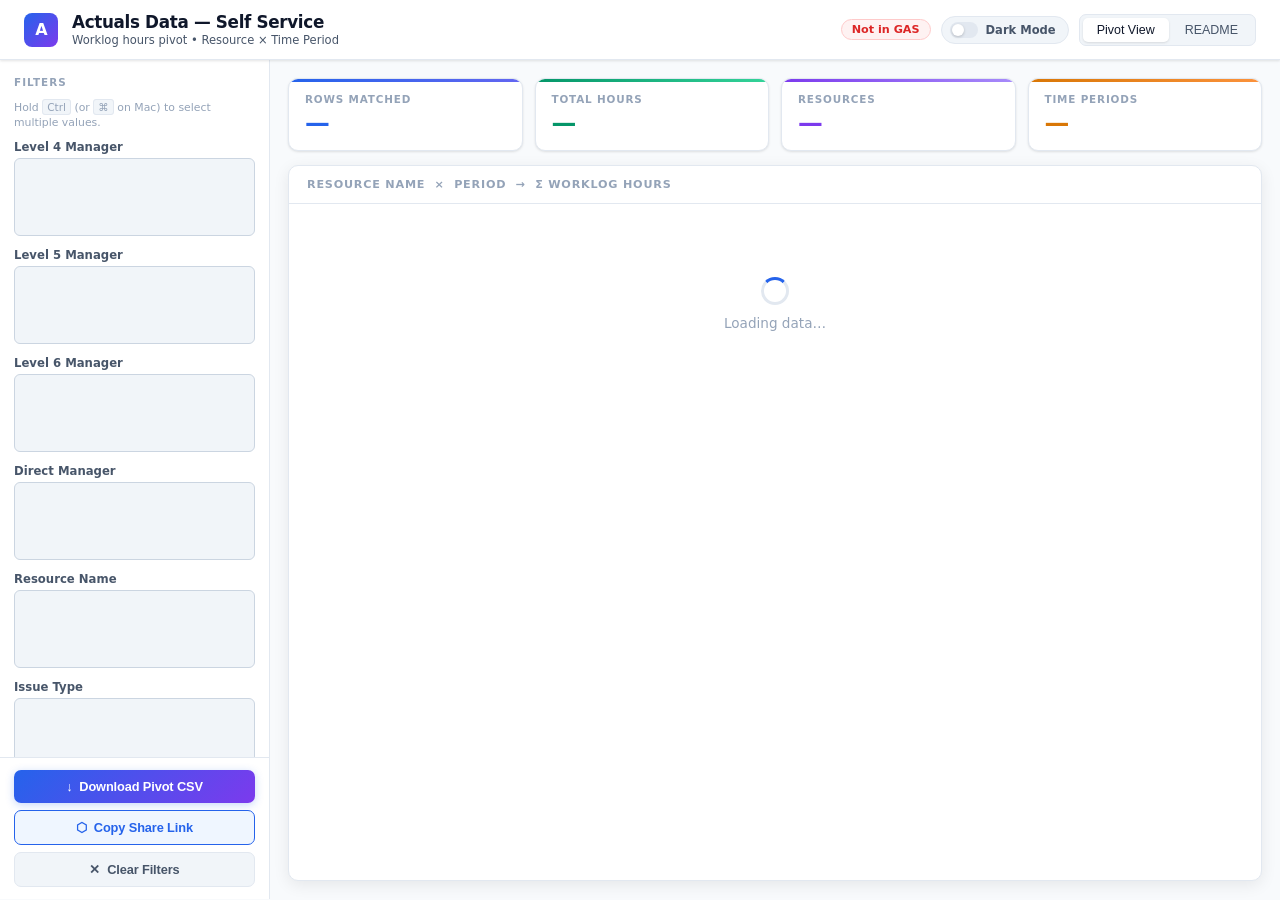
==== commit d9d37549: "Default to light mode with dark mode toggle Co-Authored-By: Claude Sonnet 4.6 <noreply@anthropic.com" ====
--- a/apps-script/index.html
+++ b/apps-script/index.html
@@ -1,5 +1,5 @@
 <!DOCTYPE html>
-<html lang="en" data-theme="dark">
+<html lang="en" data-theme="light">
 <head>
     <meta charset="UTF-8">
     <meta name="viewport" content="width=device-width, initial-scale=1.0">
@@ -687,7 +687,7 @@
         <span id="loadBadge" class="badge">Loading…</span>
         <div class="dark-toggle" onclick="toggleDark()" title="Toggle dark mode">
             <div class="toggle-track"><div class="toggle-thumb"></div></div>
-            <span id="darkLabel">Light Mode</span>
+            <span id="darkLabel">Dark Mode</span>
         </div>
         <div class="tabs">
             <button class="tab active" onclick="showView('pivot')">Pivot View</button>
@@ -884,11 +884,10 @@
 
 (function() {
     try {
-        const saved = localStorage.getItem('theme');
-        if (saved === 'light') {
-            document.documentElement.setAttribute('data-theme', 'light');
-        }
-        // else: dark is already set on the html element by default
+        const saved = localStorage.getItem('theme') || 'light';
+        document.documentElement.setAttribute('data-theme', saved);
+        const lbl = document.getElementById('darkLabel');
+        if (lbl) lbl.textContent = saved === 'dark' ? 'Light Mode' : 'Dark Mode';
     } catch(e) {}
 })();
 
